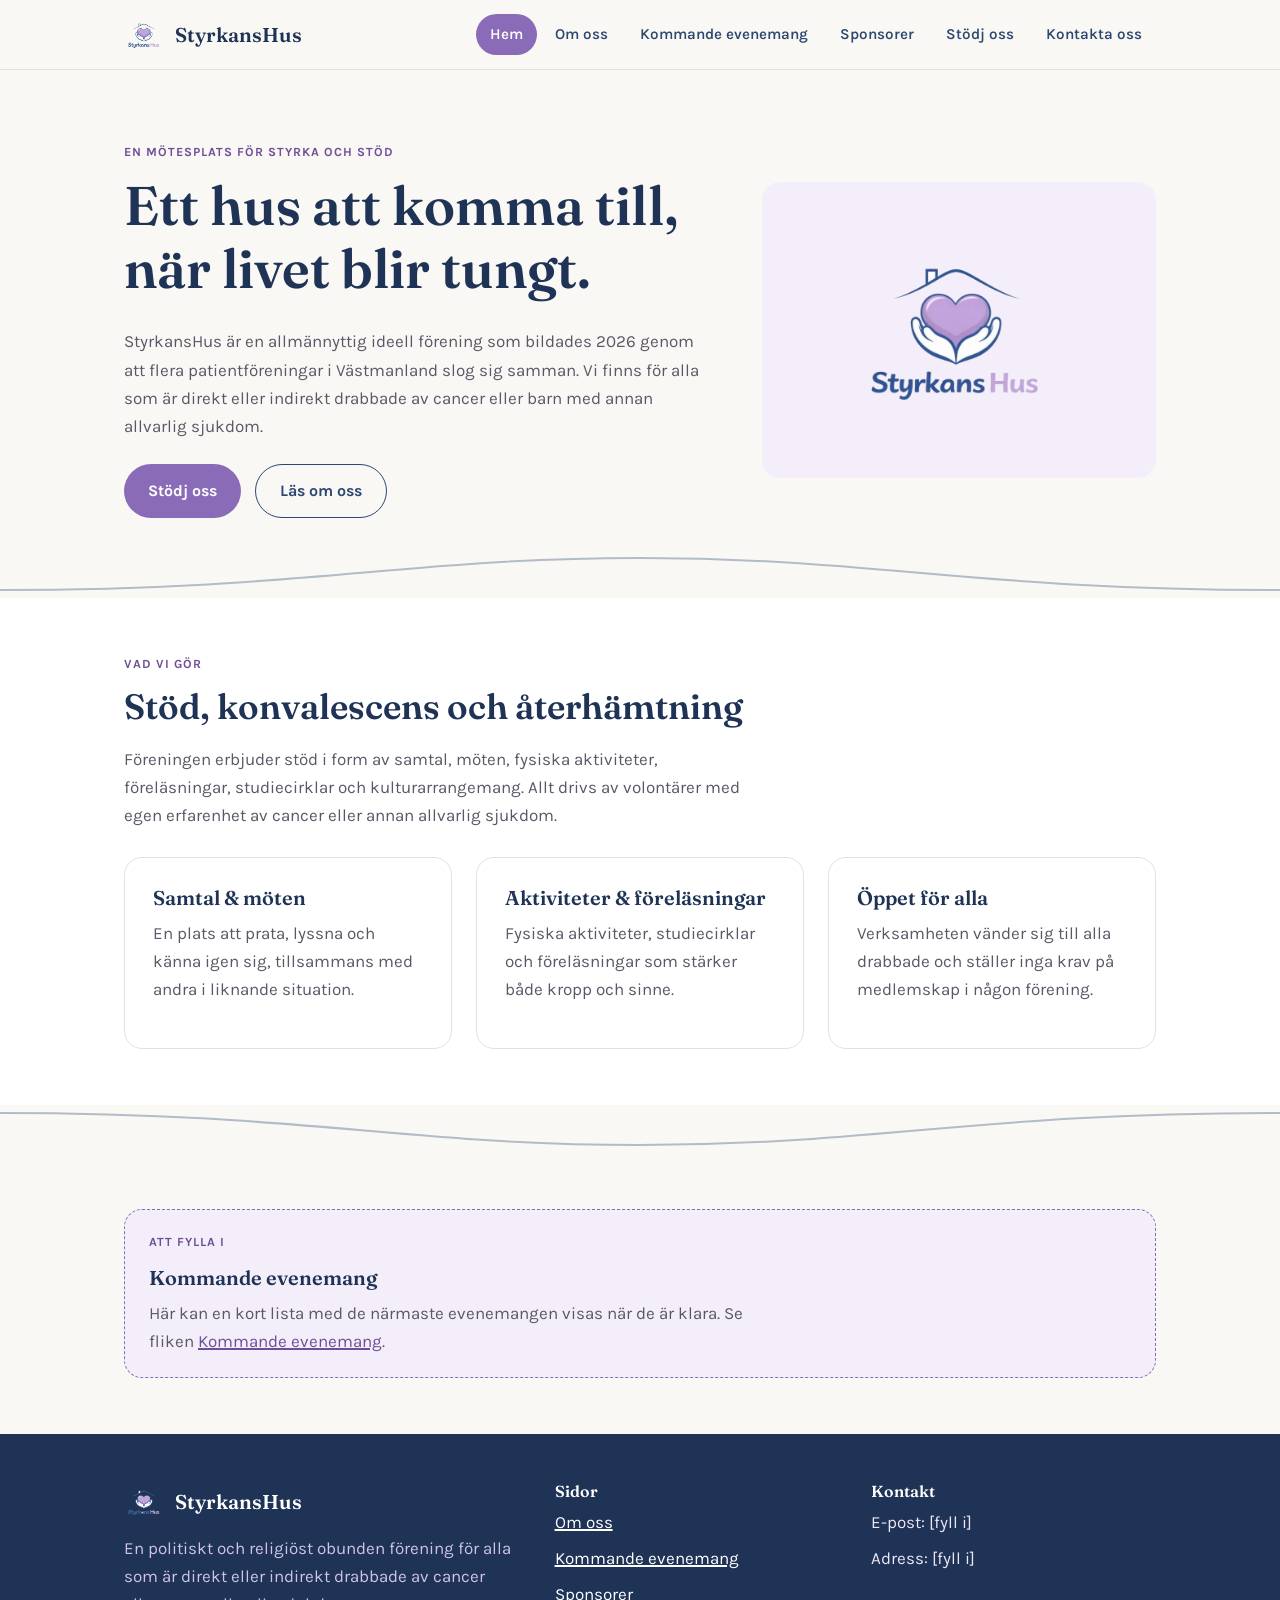
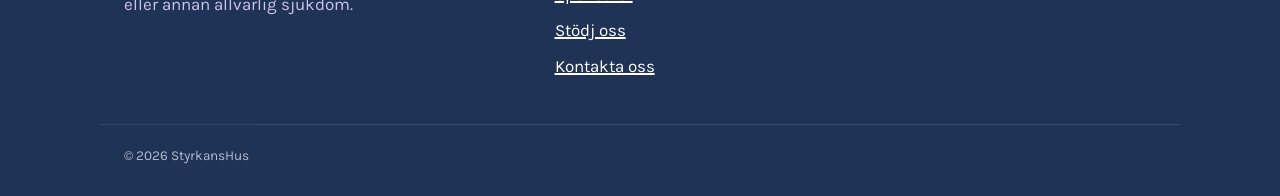
==== frontend/index.html @ 665a8720 "add website template" ====
<!DOCTYPE html>
<html lang="sv">
<head>
<meta charset="UTF-8">
<meta name="viewport" content="width=device-width, initial-scale=1.0">
<title>StyrkansHus | Hem</title>
<meta name="description" content="StyrkansHus är en mötesplats för personer och familjer som är direkt eller indirekt drabbade av cancer eller annan allvarlig sjukdom.">
<link rel="preconnect" href="https://fonts.googleapis.com">
<link href="https://fonts.googleapis.com/css2?family=Fraunces:opsz,wght@9..144,500;9..144,600&family=Karla:wght@400;500;700&display=swap" rel="stylesheet">
<link rel="stylesheet" href="css/style.css">
</head>
<body>

<header class="site-header">
  <div class="nav-row">
    <a class="brand" href="index.html">
      <img src="images/logo.png" alt="StyrkansHus logotyp">
      StyrkansHus
    </a>
    <button class="nav-toggle" aria-expanded="false" aria-label="Öppna meny">☰</button>
    <ul class="nav-links">
      <li><a href="index.html" aria-current="page">Hem</a></li>
      <li><a href="om-oss.html">Om oss</a></li>
      <li><a href="evenemang.html">Kommande evenemang</a></li>
      <li><a href="sponsorer.html">Sponsorer</a></li>
      <li><a href="stod-oss.html">Stödj oss</a></li>
      <li><a href="kontakt.html">Kontakta oss</a></li>
    </ul>
  </div>
</header>

<main>
  <section class="hero">
    <div class="wrap">
      <div>
        <p class="eyebrow">En mötesplats för styrka och stöd</p>
        <h1>Ett hus att komma till, när livet blir tungt.</h1>
        <p>StyrkansHus är en allmännyttig ideell förening som bildades 2026 genom att flera patientföreningar i Västmanland slog sig samman. Vi finns för alla som är direkt eller indirekt drabbade av cancer eller barn med annan allvarlig sjukdom.</p>
        <div style="display:flex; gap:14px; flex-wrap:wrap; margin-top: 24px;">
          <a class="button" href="stod-oss.html">Stödj oss</a>
          <a class="button secondary" href="om-oss.html">Läs om oss</a>
        </div>
      </div>
      <div class="hero-art">
        <img src="images/logo.png" alt="StyrkansHus logotyp: ett hus som håller ett hjärta">
      </div>
    </div>
  </section>

  <svg class="roofline" viewBox="0 0 1080 48" preserveAspectRatio="none" aria-hidden="true">
    <path d="M0 40 C 260 40, 340 8, 540 8 C 740 8, 820 40, 1080 40" />
  </svg>

  <section class="section-alt">
    <div class="wrap">
      <p class="eyebrow">Vad vi gör</p>
      <h2>Stöd, konvalescens och återhämtning</h2>
      <p>Föreningen erbjuder stöd i form av samtal, möten, fysiska aktiviteter, föreläsningar, studiecirklar och kulturarrangemang. Allt drivs av volontärer med egen erfarenhet av cancer eller annan allvarlig sjukdom.</p>
      <div class="grid grid-3" style="margin-top: 28px;">
        <div class="card">
          <h3>Samtal &amp; möten</h3>
          <p>En plats att prata, lyssna och känna igen sig, tillsammans med andra i liknande situation.</p>
        </div>
        <div class="card">
          <h3>Aktiviteter &amp; föreläsningar</h3>
          <p>Fysiska aktiviteter, studiecirklar och föreläsningar som stärker både kropp och sinne.</p>
        </div>
        <div class="card">
          <h3>Öppet för alla</h3>
          <p>Verksamheten vänder sig till alla drabbade och ställer inga krav på medlemskap i någon förening.</p>
        </div>
      </div>
    </div>
  </section>

  <svg class="roofline flip" viewBox="0 0 1080 48" preserveAspectRatio="none" aria-hidden="true">
    <path d="M0 40 C 260 40, 340 8, 540 8 C 740 8, 820 40, 1080 40" />
  </svg>

  <section>
    <div class="wrap">
      <div class="todo">
        <p class="eyebrow">Att fylla i</p>
        <h3 style="margin-top:6px;">Kommande evenemang</h3>
        <p style="margin-bottom:0;">Här kan en kort lista med de närmaste evenemangen visas när de är klara. Se fliken <a href="evenemang.html">Kommande evenemang</a>.</p>
      </div>
    </div>
  </section>
</main>

<footer class="site-footer">
  <div class="wrap">
    <div>
      <a class="brand" href="index.html" style="color:#fff;">
        <img src="images/logo.png" alt="StyrkansHus logotyp">
        StyrkansHus
      </a>
      <p style="color:#cfc3e8; margin-top:12px;">En politiskt och religiöst obunden förening för alla som är direkt eller indirekt drabbade av cancer eller annan allvarlig sjukdom.</p>
    </div>
    <div>
      <h3>Sidor</h3>
      <ul>
        <li><a href="om-oss.html">Om oss</a></li>
        <li><a href="evenemang.html">Kommande evenemang</a></li>
        <li><a href="sponsorer.html">Sponsorer</a></li>
        <li><a href="stod-oss.html">Stödj oss</a></li>
        <li><a href="kontakt.html">Kontakta oss</a></li>
      </ul>
    </div>
    <div>
      <h3>Kontakt</h3>
      <ul>
        <li>E-post: <span class="todo-inline">[fyll i]</span></li>
        <li>Adress: <span class="todo-inline">[fyll i]</span></li>
      </ul>
    </div>
  </div>
  <div class="wrap footer-bottom">
    &copy; 2026 StyrkansHus
  </div>
</footer>

<script src="js/main.js"></script>
</body>
</html>
---- frontend/css/style.css ----
/* ============================================================
   StyrkansHus design tokens
   Palette pulled from the logo: deep navy line-work + a soft
   lavender heart. Warm off-white paper background so the
   purple stays gentle rather than loud. This is a place for
   families going through something hard, not a brand push.
   ============================================================ */
:root {
  --color-bg: #faf8f5;
  --color-paper: #ffffff;
  --color-ink: #2b2a33;
  --color-ink-soft: #5a5866;
  --color-navy: #2c4870;
  --color-navy-deep: #1e3355;
  --color-lavender: #8a6bb8;
  --color-lavender-deep: #6d4f98;
  --color-lavender-light: #e6dcf5;
  --color-lavender-pale: #f4eefb;
  --color-line: #e6e1d8;

  --font-display: "Fraunces", "Iowan Old Style", serif;
  --font-body: "Karla", "Segoe UI", sans-serif;

  --radius: 18px;
  --max-width: 1080px;
}

* { box-sizing: border-box; }

html { scroll-behavior: smooth; }

body {
  margin: 0;
  background: var(--color-bg);
  color: var(--color-ink);
  font-family: var(--font-body);
  font-size: 17px;
  line-height: 1.65;
  -webkit-font-smoothing: antialiased;
}

img { max-width: 100%; display: block; }

a { color: var(--color-lavender-deep); text-decoration-thickness: 1.5px; }
a:focus-visible,
button:focus-visible,
input:focus-visible,
textarea:focus-visible {
  outline: 3px solid var(--color-lavender);
  outline-offset: 3px;
}

h1, h2, h3 {
  font-family: var(--font-display);
  color: var(--color-navy-deep);
  line-height: 1.15;
  margin: 0 0 0.5em;
}

h1 { font-size: clamp(2.2rem, 4vw + 1rem, 3.4rem); font-weight: 600; }
h2 { font-size: clamp(1.6rem, 2vw + 1rem, 2.2rem); font-weight: 600; }
h3 { font-size: 1.25rem; font-weight: 600; }

p { margin: 0 0 1em; color: var(--color-ink-soft); max-width: 62ch; }

.eyebrow {
  font-family: var(--font-body);
  font-weight: 700;
  letter-spacing: 0.08em;
  text-transform: uppercase;
  font-size: 0.78rem;
  color: var(--color-lavender-deep);
}

.wrap {
  max-width: var(--max-width);
  margin: 0 auto;
  padding: 0 24px;
}

/* ---------- Header / nav ---------- */
.site-header {
  position: sticky;
  top: 0;
  z-index: 50;
  background: rgba(250, 248, 245, 0.92);
  backdrop-filter: blur(8px);
  border-bottom: 1px solid var(--color-line);
}

.nav-row {
  display: flex;
  align-items: center;
  justify-content: space-between;
  padding: 14px 24px;
  max-width: var(--max-width);
  margin: 0 auto;
}

.brand {
  display: flex;
  align-items: center;
  gap: 10px;
  text-decoration: none;
  font-family: var(--font-display);
  font-weight: 600;
  font-size: 1.25rem;
  color: var(--color-navy-deep);
}

.brand img { height: 40px; width: auto; }

.nav-links {
  display: flex;
  gap: 4px;
  list-style: none;
  margin: 0;
  padding: 0;
}

.nav-links a {
  display: inline-block;
  padding: 8px 14px;
  border-radius: 999px;
  color: var(--color-navy);
  text-decoration: none;
  font-weight: 600;
  font-size: 0.95rem;
  transition: background 0.15s ease, color 0.15s ease;
}

.nav-links a:hover { background: var(--color-lavender-pale); }

.nav-links a[aria-current="page"] {
  background: var(--color-lavender);
  color: #fff;
}

.nav-toggle {
  display: none;
  background: none;
  border: 1px solid var(--color-line);
  border-radius: 10px;
  padding: 8px 10px;
  font-size: 1.1rem;
}

@media (max-width: 780px) {
  .nav-toggle { display: inline-block; }
  .nav-links {
    display: none;
    flex-direction: column;
    width: 100%;
    padding: 10px 0 6px;
  }
  .nav-links.open { display: flex; }
  .nav-row { flex-wrap: wrap; }
}

/* ---------- Roofline divider (the signature element) ---------- */
.roofline {
  width: 100%;
  height: 48px;
  display: block;
}
.roofline path {
  fill: none;
  stroke: var(--color-navy);
  stroke-width: 2;
  opacity: 0.35;
}
.roofline.flip { transform: scaleY(-1); }

/* ---------- Hero ---------- */
.hero {
  padding: 72px 0 32px;
}
.hero .wrap {
  display: grid;
  grid-template-columns: 1.2fr 0.8fr;
  gap: 48px;
  align-items: center;
}
@media (max-width: 860px) {
  .hero .wrap { grid-template-columns: 1fr; }
}
.hero-art {
  background: var(--color-lavender-pale);
  border-radius: var(--radius);
  padding: 40px;
  display: flex;
  align-items: center;
  justify-content: center;
}
.hero-art img { max-width: 220px; }

.button {
  display: inline-flex;
  align-items: center;
  gap: 8px;
  background: var(--color-lavender);
  color: #fff !important;
  border: none;
  padding: 13px 24px;
  border-radius: 999px;
  font-family: var(--font-body);
  font-weight: 700;
  font-size: 1rem;
  text-decoration: none !important;
  cursor: pointer;
  transition: background 0.15s ease, transform 0.1s ease;
}
.button:hover { background: var(--color-lavender-deep); transform: translateY(-1px); }

.button.secondary {
  background: transparent;
  color: var(--color-navy) !important;
  border: 1.5px solid var(--color-navy);
}
.button.secondary:hover { background: var(--color-navy); color: #fff !important; }

/* ---------- Sections ---------- */
section { padding: 56px 0; }
.section-alt { background: var(--color-paper); }

.card {
  background: var(--color-paper);
  border: 1px solid var(--color-line);
  border-radius: var(--radius);
  padding: 28px;
}

.grid {
  display: grid;
  gap: 24px;
}
.grid-2 { grid-template-columns: repeat(2, 1fr); }
.grid-3 { grid-template-columns: repeat(3, 1fr); }
@media (max-width: 780px) {
  .grid-2, .grid-3 { grid-template-columns: 1fr; }
}

/* Board members */
.board-member {
  display: flex;
  gap: 14px;
  align-items: flex-start;
  padding: 16px 0;
  border-bottom: 1px solid var(--color-line);
}
.board-member:last-child { border-bottom: none; }
.board-initial {
  flex-shrink: 0;
  width: 46px;
  height: 46px;
  border-radius: 50%;
  background: var(--color-lavender-light);
  color: var(--color-lavender-deep);
  font-family: var(--font-display);
  font-weight: 600;
  display: flex;
  align-items: center;
  justify-content: center;
}
.board-member .role {
  font-size: 0.85rem;
  color: var(--color-lavender-deep);
  font-weight: 700;
  text-transform: uppercase;
  letter-spacing: 0.04em;
}

/* Placeholder / TODO content blocks so David's contact knows
   exactly what still needs filling in */
.todo {
  border: 1.5px dashed var(--color-lavender);
  background: var(--color-lavender-pale);
  border-radius: var(--radius);
  padding: 22px 24px;
}
.todo .eyebrow { color: var(--color-lavender-deep); }

/* ---------- Footer ---------- */
.site-footer {
  background: var(--color-navy-deep);
  color: #eee7f7;
  padding: 48px 0 28px;
}
.site-footer a { color: #fff; }
.site-footer .wrap {
  display: grid;
  grid-template-columns: 1.4fr 1fr 1fr;
  gap: 32px;
}
@media (max-width: 780px) {
  .site-footer .wrap { grid-template-columns: 1fr; }
}
.site-footer h3 { color: #fff; font-size: 1rem; }
.site-footer ul { list-style: none; margin: 0; padding: 0; }
.site-footer li { margin-bottom: 8px; }
.footer-bottom {
  margin-top: 36px;
  padding-top: 20px;
  border-top: 1px solid rgba(255,255,255,0.15);
  font-size: 0.85rem;
  opacity: 0.75;
}

/* ---------- Forms (Stödj oss / Kontakta oss) ---------- */
label {
  display: block;
  font-weight: 700;
  font-size: 0.9rem;
  margin-bottom: 6px;
  color: var(--color-navy-deep);
}
input, textarea {
  width: 100%;
  padding: 12px 14px;
  border: 1.5px solid var(--color-line);
  border-radius: 10px;
  font-family: var(--font-body);
  font-size: 1rem;
  margin-bottom: 18px;
  background: var(--color-paper);
}
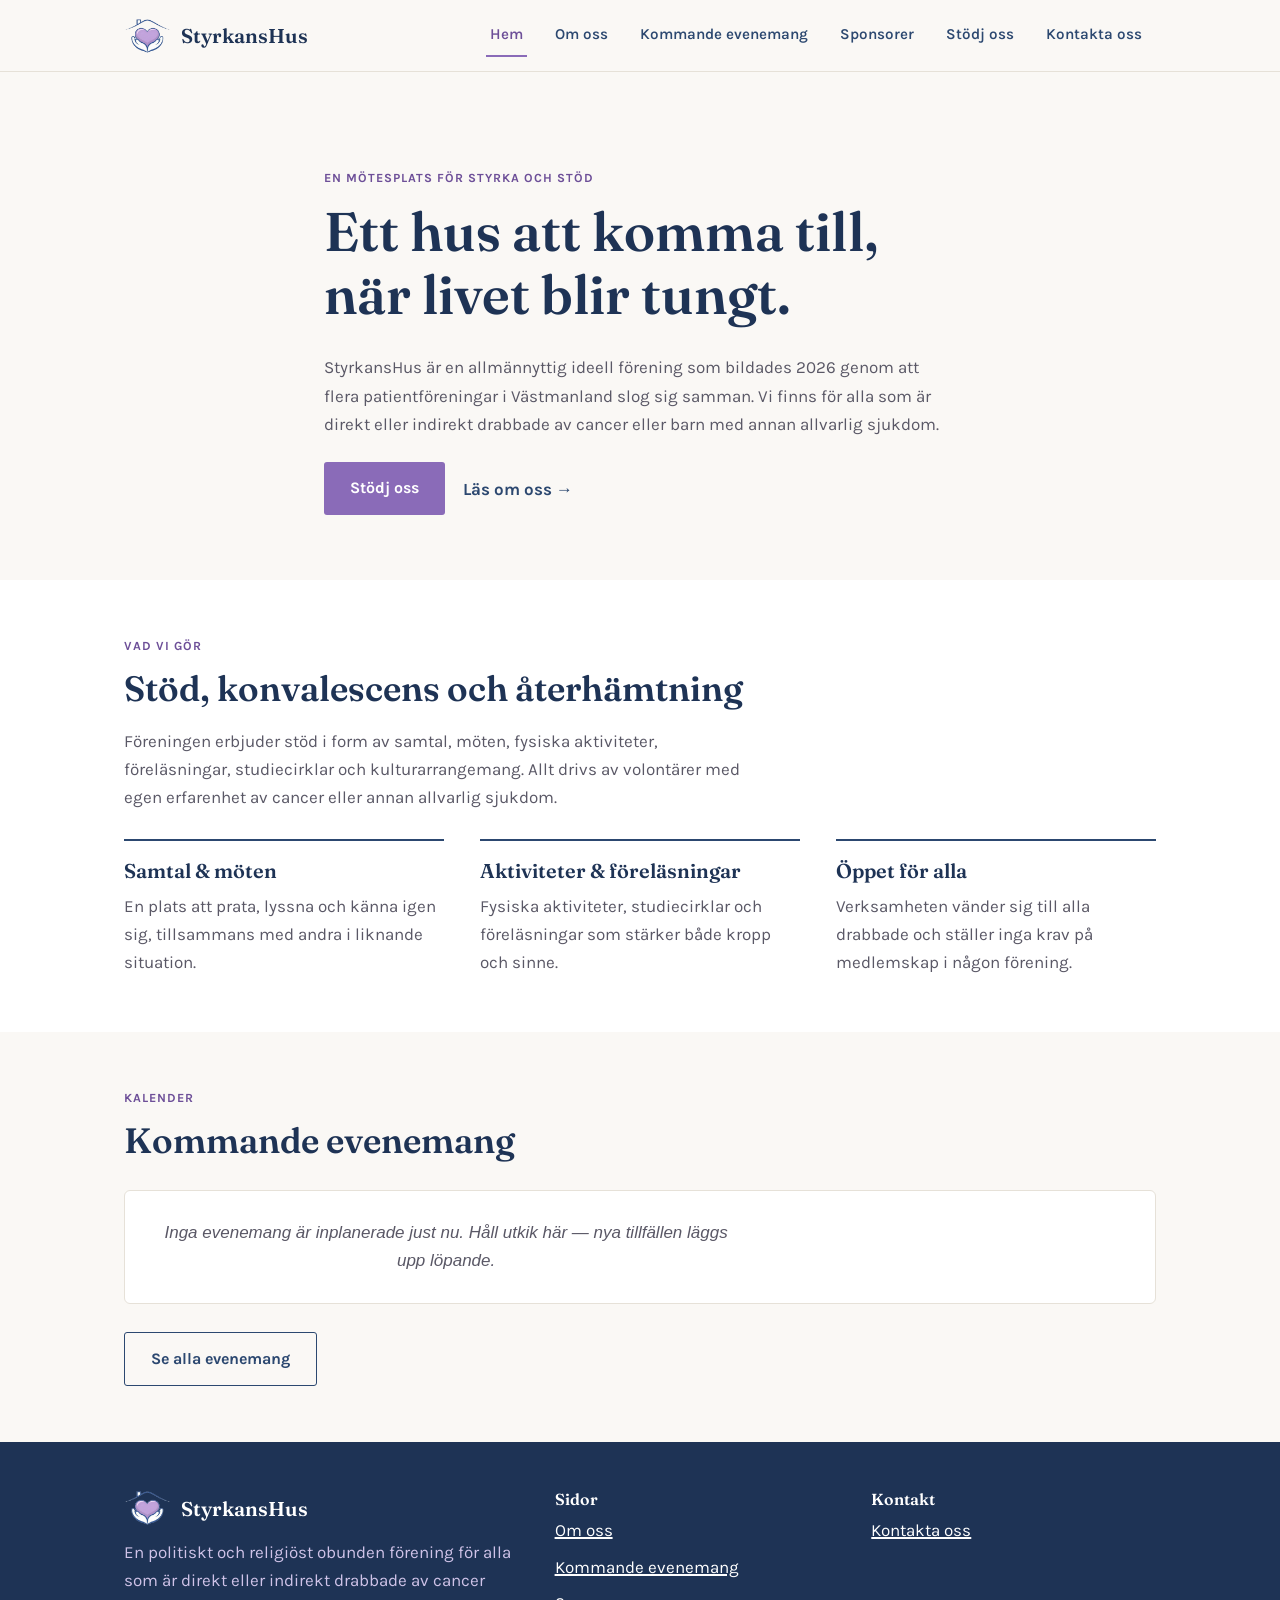
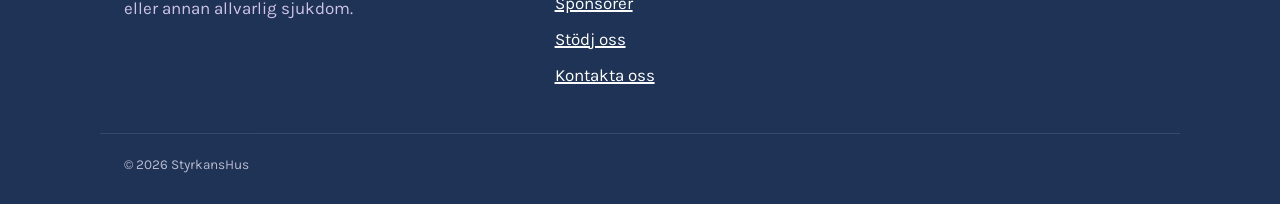
==== commit 647eaf7e: "update website" ====
--- a/frontend/index.html
+++ b/frontend/index.html
@@ -7,6 +7,7 @@
 <meta name="description" content="StyrkansHus är en mötesplats för personer och familjer som är direkt eller indirekt drabbade av cancer eller annan allvarlig sjukdom.">
 <link rel="preconnect" href="https://fonts.googleapis.com">
 <link href="https://fonts.googleapis.com/css2?family=Fraunces:opsz,wght@9..144,500;9..144,600&family=Karla:wght@400;500;700&display=swap" rel="stylesheet">
+<link rel="icon" type="image/png" href="images/favicon.png">
 <link rel="stylesheet" href="css/style.css">
 </head>
 <body>
@@ -14,7 +15,7 @@
 <header class="site-header">
   <div class="nav-row">
     <a class="brand" href="index.html">
-      <img src="images/logo.png" alt="StyrkansHus logotyp">
+      <img src="images/logo-icon.png" alt="StyrkansHus logotyp" class="brand-mark">
       StyrkansHus
     </a>
     <button class="nav-toggle" aria-expanded="false" aria-label="Öppna meny">☰</button>
@@ -31,41 +32,32 @@
 
 <main>
   <section class="hero">
-    <div class="wrap">
-      <div>
-        <p class="eyebrow">En mötesplats för styrka och stöd</p>
-        <h1>Ett hus att komma till, när livet blir tungt.</h1>
-        <p>StyrkansHus är en allmännyttig ideell förening som bildades 2026 genom att flera patientföreningar i Västmanland slog sig samman. Vi finns för alla som är direkt eller indirekt drabbade av cancer eller barn med annan allvarlig sjukdom.</p>
-        <div style="display:flex; gap:14px; flex-wrap:wrap; margin-top: 24px;">
-          <a class="button" href="stod-oss.html">Stödj oss</a>
-          <a class="button secondary" href="om-oss.html">Läs om oss</a>
-        </div>
-      </div>
-      <div class="hero-art">
-        <img src="images/logo.png" alt="StyrkansHus logotyp: ett hus som håller ett hjärta">
+    <div class="wrap hero-content">
+      <p class="eyebrow">En mötesplats för styrka och stöd</p>
+      <h1>Ett hus att komma till, när livet blir tungt.</h1>
+      <p>StyrkansHus är en allmännyttig ideell förening som bildades 2026 genom att flera patientföreningar i Västmanland slog sig samman. Vi finns för alla som är direkt eller indirekt drabbade av cancer eller barn med annan allvarlig sjukdom.</p>
+      <div class="hero-actions">
+        <a class="button" href="stod-oss.html">Stödj oss</a>
+        <a class="hero-link" href="om-oss.html">Läs om oss →</a>
       </div>
     </div>
   </section>
-
-  <svg class="roofline" viewBox="0 0 1080 48" preserveAspectRatio="none" aria-hidden="true">
-    <path d="M0 40 C 260 40, 340 8, 540 8 C 740 8, 820 40, 1080 40" />
-  </svg>
 
   <section class="section-alt">
     <div class="wrap">
       <p class="eyebrow">Vad vi gör</p>
       <h2>Stöd, konvalescens och återhämtning</h2>
       <p>Föreningen erbjuder stöd i form av samtal, möten, fysiska aktiviteter, föreläsningar, studiecirklar och kulturarrangemang. Allt drivs av volontärer med egen erfarenhet av cancer eller annan allvarlig sjukdom.</p>
-      <div class="grid grid-3" style="margin-top: 28px;">
-        <div class="card">
+      <div class="feature-list mt-lg">
+        <div class="feature-item">
           <h3>Samtal &amp; möten</h3>
           <p>En plats att prata, lyssna och känna igen sig, tillsammans med andra i liknande situation.</p>
         </div>
-        <div class="card">
+        <div class="feature-item">
           <h3>Aktiviteter &amp; föreläsningar</h3>
           <p>Fysiska aktiviteter, studiecirklar och föreläsningar som stärker både kropp och sinne.</p>
         </div>
-        <div class="card">
+        <div class="feature-item">
           <h3>Öppet för alla</h3>
           <p>Verksamheten vänder sig till alla drabbade och ställer inga krav på medlemskap i någon förening.</p>
         </div>
@@ -73,16 +65,15 @@
     </div>
   </section>
 
-  <svg class="roofline flip" viewBox="0 0 1080 48" preserveAspectRatio="none" aria-hidden="true">
-    <path d="M0 40 C 260 40, 340 8, 540 8 C 740 8, 820 40, 1080 40" />
-  </svg>
-
   <section>
     <div class="wrap">
-      <div class="todo">
-        <p class="eyebrow">Att fylla i</p>
-        <h3 style="margin-top:6px;">Kommande evenemang</h3>
-        <p style="margin-bottom:0;">Här kan en kort lista med de närmaste evenemangen visas när de är klara. Se fliken <a href="evenemang.html">Kommande evenemang</a>.</p>
+      <p class="eyebrow">Kalender</p>
+      <h2>Kommande evenemang</h2>
+      <div id="events-preview" class="grid grid-3 mt-lg">
+        <p class="empty-state">Laddar evenemang…</p>
+      </div>
+      <div class="mt-lg">
+        <a class="button secondary" href="evenemang.html">Se alla evenemang</a>
       </div>
     </div>
   </section>
@@ -91,11 +82,11 @@
 <footer class="site-footer">
   <div class="wrap">
     <div>
-      <a class="brand" href="index.html" style="color:#fff;">
-        <img src="images/logo.png" alt="StyrkansHus logotyp">
+      <a class="brand" href="index.html">
+        <img src="images/logo-icon.png" alt="StyrkansHus logotyp" class="brand-mark">
         StyrkansHus
       </a>
-      <p style="color:#cfc3e8; margin-top:12px;">En politiskt och religiöst obunden förening för alla som är direkt eller indirekt drabbade av cancer eller annan allvarlig sjukdom.</p>
+      <p class="tagline">En politiskt och religiöst obunden förening för alla som är direkt eller indirekt drabbade av cancer eller annan allvarlig sjukdom.</p>
     </div>
     <div>
       <h3>Sidor</h3>
@@ -110,8 +101,7 @@
     <div>
       <h3>Kontakt</h3>
       <ul>
-        <li>E-post: <span class="todo-inline">[fyll i]</span></li>
-        <li>Adress: <span class="todo-inline">[fyll i]</span></li>
+        <li><a href="kontakt.html">Kontakta oss</a></li>
       </ul>
     </div>
   </div>
@@ -120,6 +110,7 @@
   </div>
 </footer>
 
+<script src="js/config.js"></script>
 <script src="js/main.js"></script>
 </body>
 </html>
--- a/frontend/css/style.css
+++ b/frontend/css/style.css
@@ -21,7 +21,8 @@
   --font-display: "Fraunces", "Iowan Old Style", serif;
   --font-body: "Karla", "Segoe UI", sans-serif;
 
-  --radius: 18px;
+  --radius: 6px;
+  --radius-sm: 3px;
   --max-width: 1080px;
 }
 
@@ -108,7 +109,7 @@
   color: var(--color-navy-deep);
 }
 
-.brand img { height: 40px; width: auto; }
+.brand-mark { height: 36px; width: auto; }
 
 .nav-links {
   display: flex;
@@ -120,27 +121,28 @@
 
 .nav-links a {
   display: inline-block;
-  padding: 8px 14px;
-  border-radius: 999px;
+  padding: 8px 4px;
+  margin: 0 10px;
   color: var(--color-navy);
   text-decoration: none;
   font-weight: 600;
   font-size: 0.95rem;
-  transition: background 0.15s ease, color 0.15s ease;
-}
-
-.nav-links a:hover { background: var(--color-lavender-pale); }
+  border-bottom: 2px solid transparent;
+  transition: border-color 0.15s ease, color 0.15s ease;
+}
+
+.nav-links a:hover { border-bottom-color: var(--color-line); }
 
 .nav-links a[aria-current="page"] {
-  background: var(--color-lavender);
-  color: #fff;
+  color: var(--color-lavender-deep);
+  border-bottom-color: var(--color-lavender);
 }
 
 .nav-toggle {
   display: none;
   background: none;
   border: 1px solid var(--color-line);
-  border-radius: 10px;
+  border-radius: var(--radius-sm);
   padding: 8px 10px;
   font-size: 1.1rem;
 }
@@ -157,42 +159,20 @@
   .nav-row { flex-wrap: wrap; }
 }
 
-/* ---------- Roofline divider (the signature element) ---------- */
-.roofline {
-  width: 100%;
-  height: 48px;
-  display: block;
-}
-.roofline path {
-  fill: none;
-  stroke: var(--color-navy);
-  stroke-width: 2;
-  opacity: 0.35;
-}
-.roofline.flip { transform: scaleY(-1); }
-
 /* ---------- Hero ---------- */
-.hero {
-  padding: 72px 0 32px;
-}
-.hero .wrap {
-  display: grid;
-  grid-template-columns: 1.2fr 0.8fr;
-  gap: 48px;
-  align-items: center;
-}
-@media (max-width: 860px) {
-  .hero .wrap { grid-template-columns: 1fr; }
-}
-.hero-art {
-  background: var(--color-lavender-pale);
-  border-radius: var(--radius);
-  padding: 40px;
-  display: flex;
-  align-items: center;
-  justify-content: center;
-}
-.hero-art img { max-width: 220px; }
+.hero { padding: 96px 0 64px; }
+.hero-content { max-width: 680px; }
+
+.hero-link {
+  display: inline-flex;
+  align-items: center;
+  gap: 6px;
+  padding: 13px 4px;
+  color: var(--color-navy);
+  font-weight: 700;
+  text-decoration: none;
+}
+.hero-link:hover { color: var(--color-lavender-deep); }
 
 .button {
   display: inline-flex;
@@ -201,16 +181,16 @@
   background: var(--color-lavender);
   color: #fff !important;
   border: none;
-  padding: 13px 24px;
-  border-radius: 999px;
+  padding: 13px 26px;
+  border-radius: var(--radius-sm);
   font-family: var(--font-body);
   font-weight: 700;
   font-size: 1rem;
   text-decoration: none !important;
   cursor: pointer;
-  transition: background 0.15s ease, transform 0.1s ease;
-}
-.button:hover { background: var(--color-lavender-deep); transform: translateY(-1px); }
+  transition: background 0.15s ease;
+}
+.button:hover { background: var(--color-lavender-deep); }
 
 .button.secondary {
   background: transparent;
@@ -235,9 +215,23 @@
   gap: 24px;
 }
 .grid-2 { grid-template-columns: repeat(2, 1fr); }
+.grid-align-top { align-items: start; }
 .grid-3 { grid-template-columns: repeat(3, 1fr); }
 @media (max-width: 780px) {
   .grid-2, .grid-3 { grid-template-columns: 1fr; }
+}
+
+/* Editorial alternative to a boxed card grid — a thin rule instead of a
+   bordered/shadowed card. Used for plain informational content. */
+.feature-list {
+  display: grid;
+  grid-template-columns: repeat(3, 1fr);
+  gap: 36px;
+}
+.feature-item { border-top: 2px solid var(--color-navy); padding-top: 18px; }
+.feature-item p { margin-bottom: 0; }
+@media (max-width: 780px) {
+  .feature-list { grid-template-columns: 1fr; }
 }
 
 /* Board members */
@@ -269,16 +263,39 @@
   text-transform: uppercase;
   letter-spacing: 0.04em;
 }
-
-/* Placeholder / TODO content blocks so David's contact knows
-   exactly what still needs filling in */
-.todo {
-  border: 1.5px dashed var(--color-lavender);
-  background: var(--color-lavender-pale);
-  border-radius: var(--radius);
-  padding: 22px 24px;
-}
-.todo .eyebrow { color: var(--color-lavender-deep); }
+.board-photo {
+  flex-shrink: 0;
+  width: 46px;
+  height: 46px;
+  border-radius: 50%;
+  object-fit: cover;
+}
+
+/* Sponsor logos — a plain strip, like an "as seen in" row, not a card grid */
+.sponsor-strip {
+  display: flex;
+  flex-wrap: wrap;
+  align-items: center;
+  gap: 36px 44px;
+}
+.sponsor-strip a { display: inline-flex; align-items: center; }
+.sponsor-strip img { max-height: 56px; width: auto; }
+
+.empty-state {
+  grid-column: 1 / -1;
+  text-align: center;
+}
+.empty-state p { color: var(--color-ink-soft); font-style: italic; margin: 0; }
+
+/* ---------- Layout utilities ---------- */
+.page-hero { padding-top: 56px; }
+.hero-actions { display: flex; align-items: center; gap: 14px; flex-wrap: wrap; margin-top: 24px; }
+.text-center { text-align: center; }
+.wrap-narrow { max-width: 640px; margin: 0 auto; }
+.wrap-narrow p { margin-left: auto; margin-right: auto; }
+.mt-sm { margin-top: 12px; }
+.mt-md { margin-top: 20px; }
+.mt-lg { margin-top: 28px; }
 
 /* ---------- Footer ---------- */
 .site-footer {
@@ -287,6 +304,8 @@
   padding: 48px 0 28px;
 }
 .site-footer a { color: #fff; }
+.site-footer .brand { color: #fff; }
+.site-footer .tagline { color: #cfc3e8; margin-top: 12px; }
 .site-footer .wrap {
   display: grid;
   grid-template-columns: 1.4fr 1fr 1fr;
@@ -318,9 +337,97 @@
   width: 100%;
   padding: 12px 14px;
   border: 1.5px solid var(--color-line);
-  border-radius: 10px;
+  border-radius: var(--radius-sm);
   font-family: var(--font-body);
   font-size: 1rem;
   margin-bottom: 18px;
   background: var(--color-paper);
 }
+
+/* ---------- Admin (events editor) ---------- */
+.admin-shell {
+  min-height: 100vh;
+  display: flex;
+  align-items: center;
+  justify-content: center;
+  padding: 40px 24px;
+}
+.admin-card { width: 100%; max-width: 480px; }
+.admin-editor { width: 100%; max-width: 760px; margin: 0 auto; padding: 40px 24px; }
+.admin-topbar {
+  display: flex;
+  align-items: center;
+  justify-content: space-between;
+  gap: 16px;
+  margin-bottom: 28px;
+  flex-wrap: wrap;
+}
+.admin-user { color: var(--color-ink-soft); font-size: 0.95rem; }
+.event-row {
+  border: 1px solid var(--color-line);
+  border-radius: var(--radius);
+  padding: 20px;
+  margin-bottom: 16px;
+  background: var(--color-paper);
+}
+.event-row-head {
+  display: flex;
+  justify-content: space-between;
+  align-items: center;
+  margin-bottom: 12px;
+}
+.event-row-head span {
+  font-weight: 700;
+  font-size: 0.85rem;
+  text-transform: uppercase;
+  letter-spacing: 0.04em;
+  color: var(--color-lavender-deep);
+}
+.admin-tabs {
+  display: flex;
+  gap: 4px;
+  flex-wrap: wrap;
+  border-bottom: 1px solid var(--color-line);
+}
+.tab-button {
+  background: none;
+  border: none;
+  padding: 10px 4px;
+  margin-right: 20px;
+  font-family: var(--font-body);
+  font-weight: 700;
+  font-size: 0.95rem;
+  color: var(--color-ink-soft);
+  cursor: pointer;
+  border-bottom: 2px solid transparent;
+}
+.tab-button.active { color: var(--color-lavender-deep); border-bottom-color: var(--color-lavender); }
+
+.image-field { display: flex; gap: 14px; align-items: flex-start; margin-bottom: 18px; }
+.image-thumb {
+  width: 64px;
+  height: 64px;
+  flex-shrink: 0;
+  border: 1px solid var(--color-line);
+  border-radius: var(--radius-sm);
+  background: var(--color-lavender-pale);
+  overflow: hidden;
+}
+.image-thumb img { width: 100%; height: 100%; object-fit: cover; }
+.upload-status { font-size: 0.85rem; color: var(--color-ink-soft); margin: 6px 0 0; }
+
+.link-button {
+  background: none;
+  border: none;
+  color: var(--color-lavender-deep);
+  font-weight: 700;
+  font-size: 0.85rem;
+  cursor: pointer;
+  padding: 0;
+  text-decoration: underline;
+}
+.button.small { padding: 9px 18px; font-size: 0.9rem; }
+.button[disabled] { opacity: 0.6; cursor: not-allowed; transform: none !important; }
+#admin-status { min-height: 1.4em; }
+#admin-status.error { color: #a3312f; }
+#admin-status.success { color: #2c6e49; }
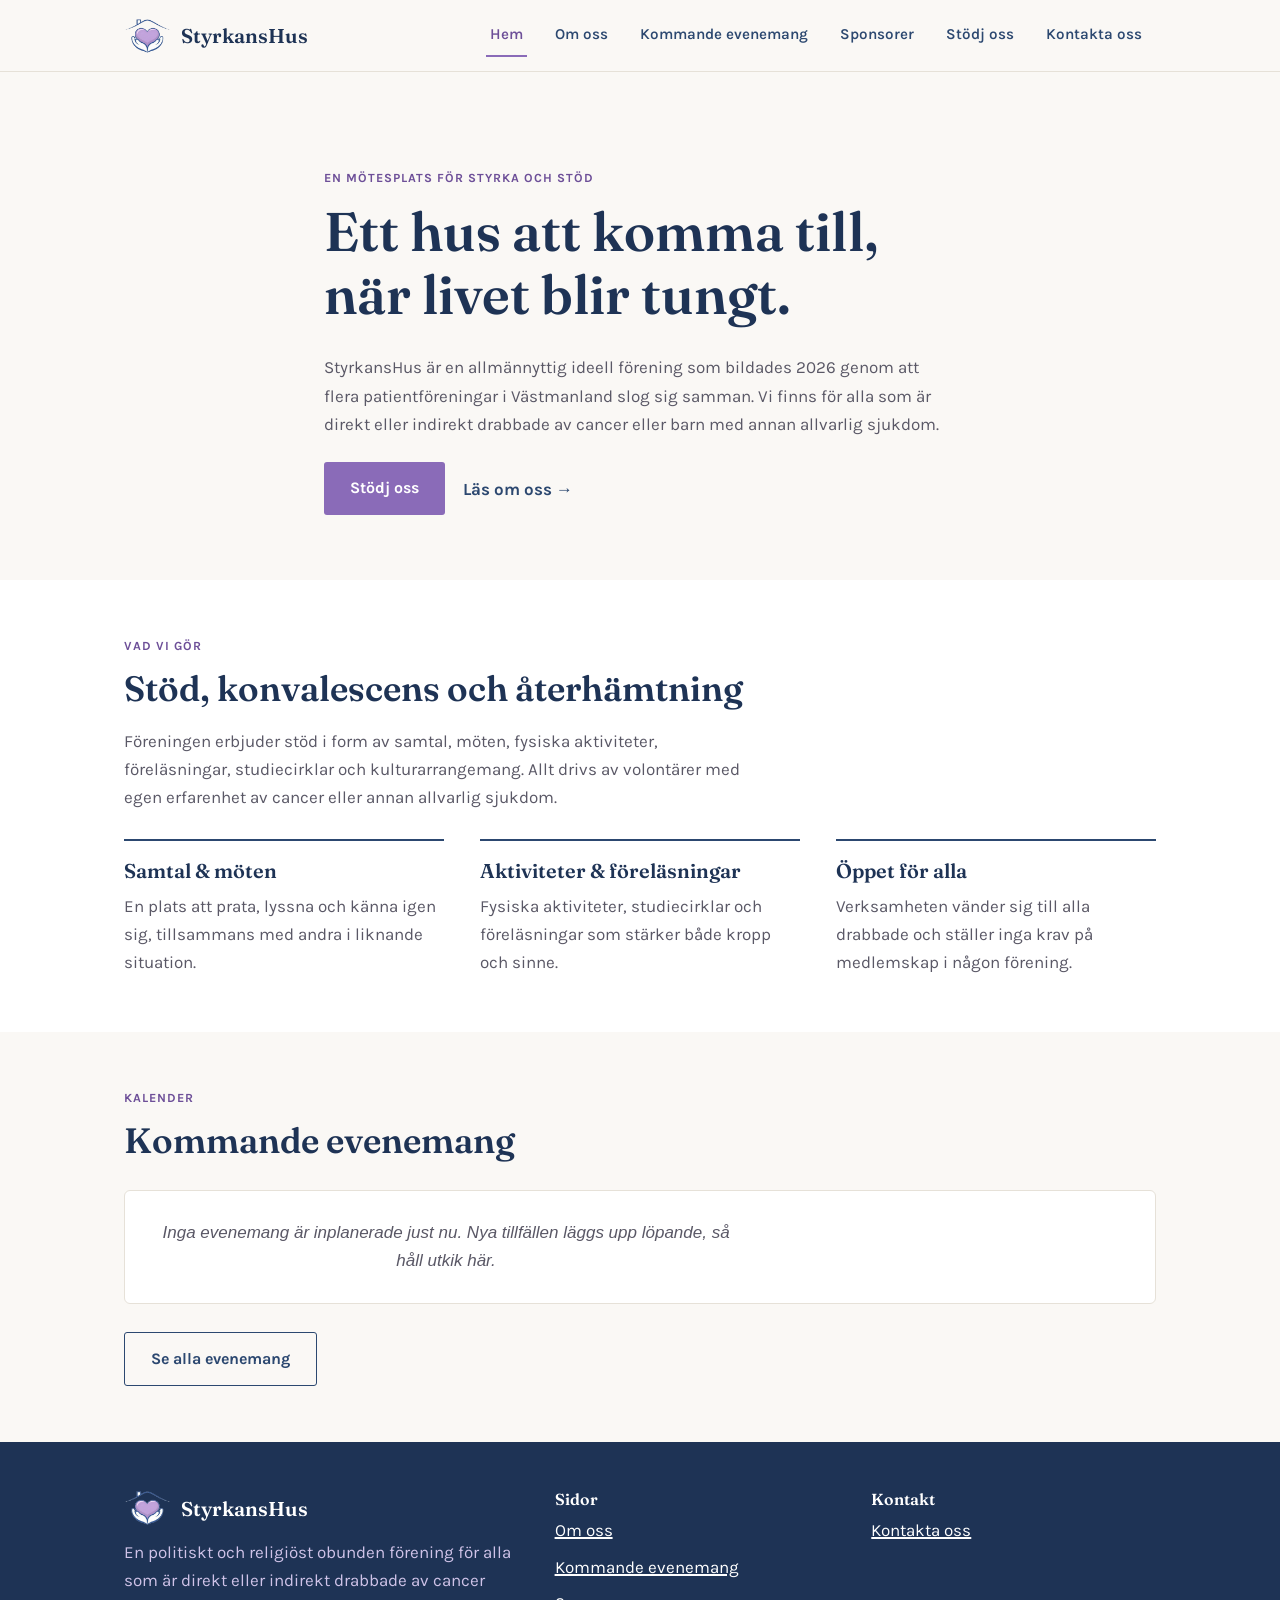
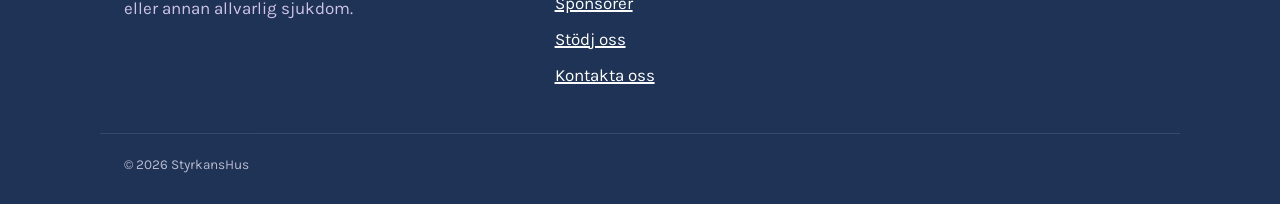
==== commit 30b6f051: "add preview and itemized lists to event editing view" ====
--- a/frontend/index.html
+++ b/frontend/index.html
@@ -111,6 +111,7 @@
 </footer>
 
 <script src="js/config.js"></script>
+<script src="js/richtext.js"></script>
 <script src="js/main.js"></script>
 </body>
 </html>
--- a/frontend/css/style.css
+++ b/frontend/css/style.css
@@ -7,6 +7,7 @@
    ============================================================ */
 :root {
   --color-bg: #faf8f5;
+  --color-bg-rgb: 250, 248, 245; /* same value as --color-bg, for use in rgba() */
   --color-paper: #ffffff;
   --color-ink: #2b2a33;
   --color-ink-soft: #5a5866;
@@ -17,6 +18,10 @@
   --color-lavender-light: #e6dcf5;
   --color-lavender-pale: #f4eefb;
   --color-line: #e6e1d8;
+  --color-footer-ink: #eee7f7;
+  --color-footer-tagline: #cfc3e8;
+  --color-error: #a3312f;
+  --color-success: #2c6e49;
 
   --font-display: "Fraunces", "Iowan Old Style", serif;
   --font-body: "Karla", "Segoe UI", sans-serif;
@@ -64,6 +69,12 @@
 
 p { margin: 0 0 1em; color: var(--color-ink-soft); max-width: 62ch; }
 
+/* A div, not a p: event descriptions can contain a <ul> from renderRichText,
+   and a <p> isn't allowed to contain block-level content. */
+.event-description { margin: 0 0 1em; color: var(--color-ink-soft); max-width: 62ch; }
+.event-description ul { margin: 0.5em 0; padding-left: 1.3em; }
+.event-description :last-child { margin-bottom: 0; }
+
 .eyebrow {
   font-family: var(--font-body);
   font-weight: 700;
@@ -84,7 +95,7 @@
   position: sticky;
   top: 0;
   z-index: 50;
-  background: rgba(250, 248, 245, 0.92);
+  background: rgba(var(--color-bg-rgb), 0.92);
   backdrop-filter: blur(8px);
   border-bottom: 1px solid var(--color-line);
 }
@@ -147,7 +158,11 @@
   font-size: 1.1rem;
 }
 
-@media (max-width: 780px) {
+/* Six links plus the wordmark stop fitting on one row well before 780px
+   (closer to ~900px with "Kommande evenemang" in the mix), so switch to
+   the hamburger menu early enough that the row never has to overflow or
+   wrap mid-line. */
+@media (max-width: 960px) {
   .nav-toggle { display: inline-block; }
   .nav-links {
     display: none;
@@ -179,7 +194,7 @@
   align-items: center;
   gap: 8px;
   background: var(--color-lavender);
-  color: #fff !important;
+  color: var(--color-paper) !important;
   border: none;
   padding: 13px 26px;
   border-radius: var(--radius-sm);
@@ -197,7 +212,7 @@
   color: var(--color-navy) !important;
   border: 1.5px solid var(--color-navy);
 }
-.button.secondary:hover { background: var(--color-navy); color: #fff !important; }
+.button.secondary:hover { background: var(--color-navy); color: var(--color-paper) !important; }
 
 /* ---------- Sections ---------- */
 section { padding: 56px 0; }
@@ -221,7 +236,7 @@
   .grid-2, .grid-3 { grid-template-columns: 1fr; }
 }
 
-/* Editorial alternative to a boxed card grid — a thin rule instead of a
+/* Editorial alternative to a boxed card grid: a thin rule instead of a
    bordered/shadowed card. Used for plain informational content. */
 .feature-list {
   display: grid;
@@ -245,13 +260,14 @@
 .board-member:last-child { border-bottom: none; }
 .board-initial {
   flex-shrink: 0;
-  width: 46px;
-  height: 46px;
+  width: 84px;
+  height: 84px;
   border-radius: 50%;
   background: var(--color-lavender-light);
   color: var(--color-lavender-deep);
   font-family: var(--font-display);
   font-weight: 600;
+  font-size: 1.6rem;
   display: flex;
   align-items: center;
   justify-content: center;
@@ -265,13 +281,20 @@
 }
 .board-photo {
   flex-shrink: 0;
-  width: 46px;
-  height: 46px;
+  width: 84px;
+  height: 84px;
   border-radius: 50%;
+  overflow: hidden;
+  background: var(--color-lavender-pale);
+}
+.board-photo img {
+  width: 100%;
+  height: 100%;
   object-fit: cover;
-}
-
-/* Sponsor logos — a plain strip, like an "as seen in" row, not a card grid */
+  display: block;
+}
+
+/* Sponsor logos: a plain strip, like an "as seen in" row, not a card grid */
 .sponsor-strip {
   display: flex;
   flex-wrap: wrap;
@@ -300,12 +323,12 @@
 /* ---------- Footer ---------- */
 .site-footer {
   background: var(--color-navy-deep);
-  color: #eee7f7;
+  color: var(--color-footer-ink);
   padding: 48px 0 28px;
 }
-.site-footer a { color: #fff; }
-.site-footer .brand { color: #fff; }
-.site-footer .tagline { color: #cfc3e8; margin-top: 12px; }
+.site-footer a { color: var(--color-paper); }
+.site-footer .brand { color: var(--color-paper); }
+.site-footer .tagline { color: var(--color-footer-tagline); margin-top: 12px; }
 .site-footer .wrap {
   display: grid;
   grid-template-columns: 1.4fr 1fr 1fr;
@@ -314,7 +337,7 @@
 @media (max-width: 780px) {
   .site-footer .wrap { grid-template-columns: 1fr; }
 }
-.site-footer h3 { color: #fff; font-size: 1rem; }
+.site-footer h3 { color: var(--color-paper); font-size: 1rem; }
 .site-footer ul { list-style: none; margin: 0; padding: 0; }
 .site-footer li { margin-bottom: 8px; }
 .footer-bottom {
@@ -416,6 +439,68 @@
 .image-thumb img { width: 100%; height: 100%; object-fit: cover; }
 .upload-status { font-size: 0.85rem; color: var(--color-ink-soft); margin: 6px 0 0; }
 
+.crop-field { display: flex; gap: 18px; align-items: flex-start; margin-bottom: 18px; flex-wrap: wrap; }
+.crop-frame {
+  width: 140px;
+  height: 140px;
+  flex-shrink: 0;
+  border: 1px solid var(--color-line);
+  border-radius: 50%;
+  background: var(--color-lavender-pale);
+  overflow: hidden;
+  cursor: grab;
+  touch-action: none;
+}
+.crop-frame.dragging { cursor: grabbing; }
+.crop-frame img {
+  width: 100%;
+  height: 100%;
+  object-fit: cover;
+  user-select: none;
+  -webkit-user-drag: none;
+}
+.crop-controls { flex: 1; min-width: 180px; }
+.crop-controls input[type="range"] {
+  width: 100%;
+  padding: 0;
+  border: none;
+  background: transparent;
+  margin-bottom: 6px;
+}
+.crop-zoom-label { font-size: 0.85rem; margin-bottom: 4px; }
+.crop-hint { font-size: 0.85rem; color: var(--color-ink-soft); margin: 0 0 10px; }
+
+.richtext-toolbar { display: flex; gap: 6px; margin-bottom: 6px; }
+.rt-btn {
+  background: var(--color-paper);
+  border: 1px solid var(--color-line);
+  border-radius: var(--radius-sm);
+  padding: 4px 10px;
+  font-size: 0.85rem;
+  color: var(--color-navy);
+  cursor: pointer;
+}
+.rt-btn:hover { background: var(--color-lavender-pale); }
+.richtext-hint { font-size: 0.8rem; color: var(--color-ink-soft); margin: 0 0 10px; }
+.richtext-preview {
+  border: 1px solid var(--color-line);
+  border-radius: var(--radius-sm);
+  padding: 14px 16px;
+  margin-bottom: 18px;
+  background: var(--color-bg);
+}
+.richtext-preview-label {
+  font-size: 0.75rem;
+  font-weight: 700;
+  text-transform: uppercase;
+  letter-spacing: 0.04em;
+  color: var(--color-lavender-deep);
+  margin: 0 0 8px;
+}
+.richtext-preview-body { font-size: 0.95rem; }
+.richtext-preview-body ul { margin: 0.5em 0; padding-left: 1.3em; }
+.richtext-preview-body p:last-child { margin-bottom: 0; }
+
 .link-button {
   background: none;
   border: none;
@@ -429,5 +514,5 @@
 .button.small { padding: 9px 18px; font-size: 0.9rem; }
 .button[disabled] { opacity: 0.6; cursor: not-allowed; transform: none !important; }
 #admin-status { min-height: 1.4em; }
-#admin-status.error { color: #a3312f; }
-#admin-status.success { color: #2c6e49; }
+#admin-status.error { color: var(--color-error); }
+#admin-status.success { color: var(--color-success); }
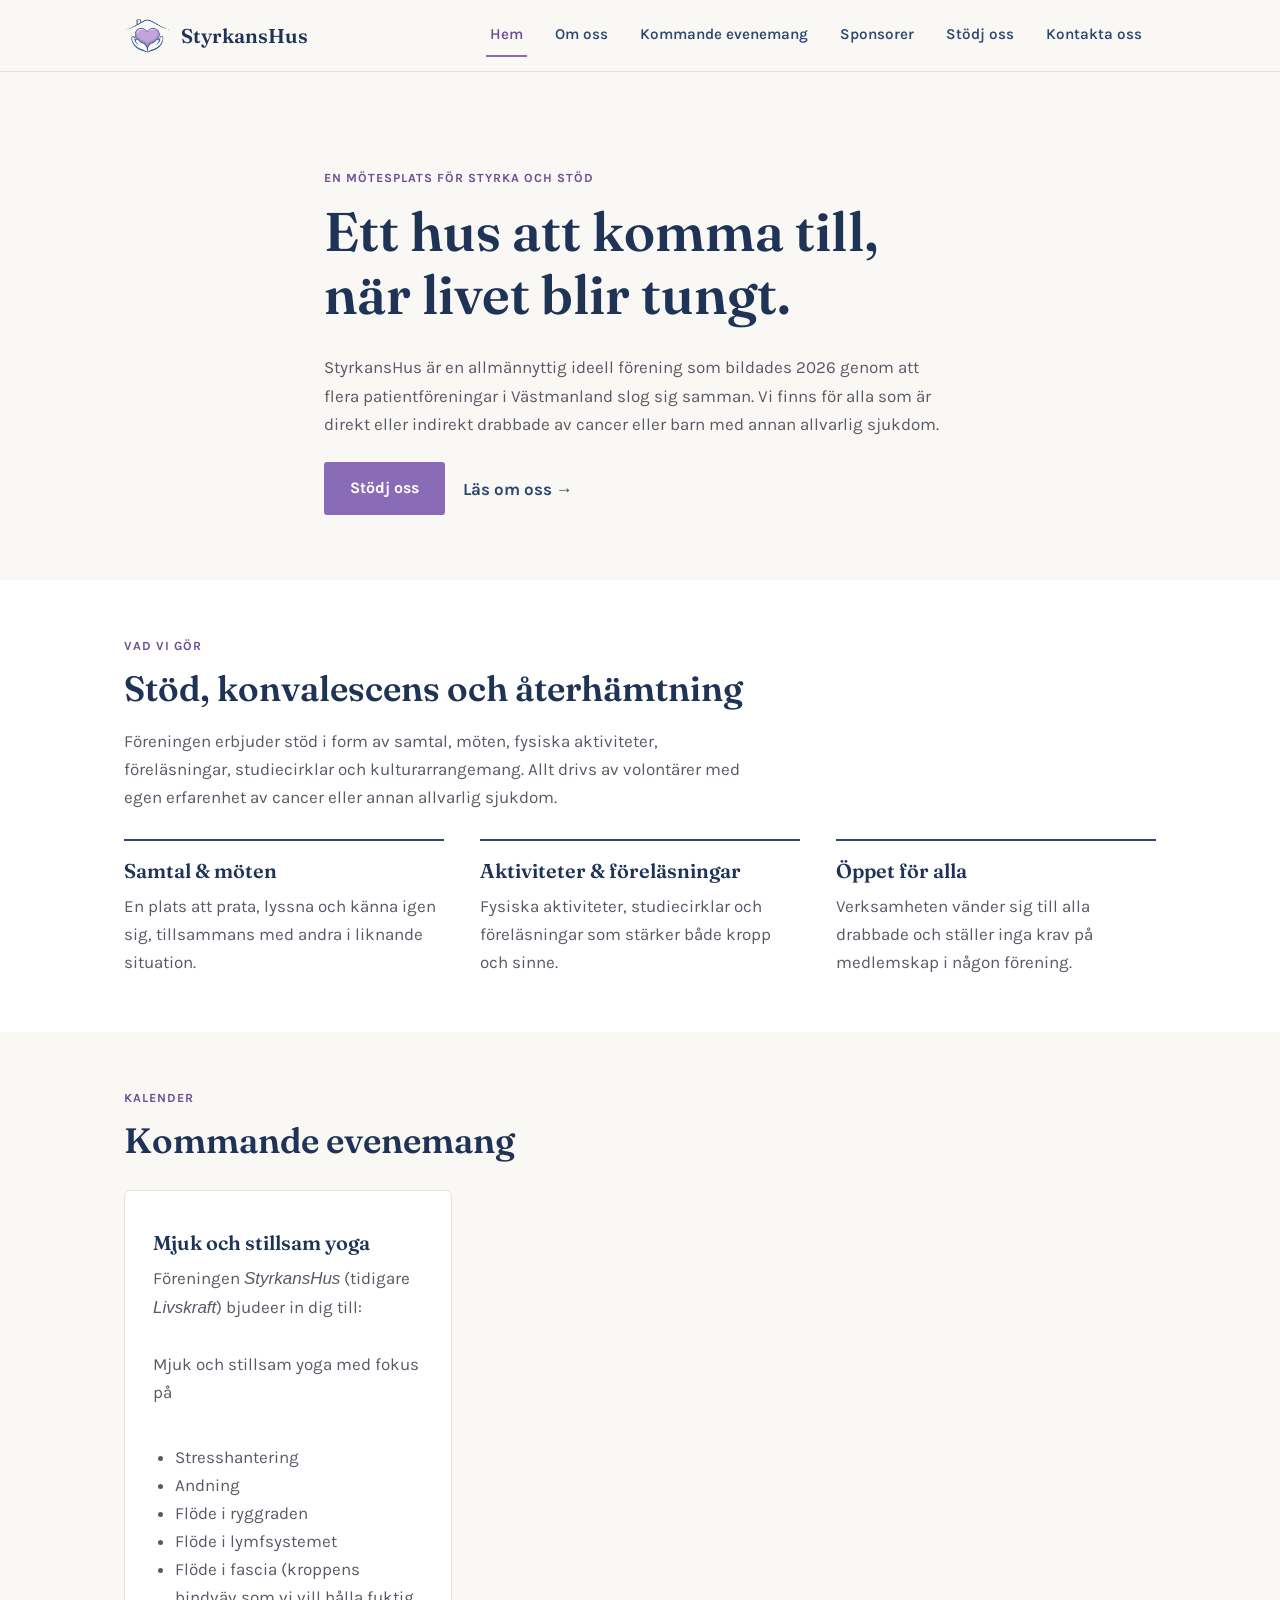
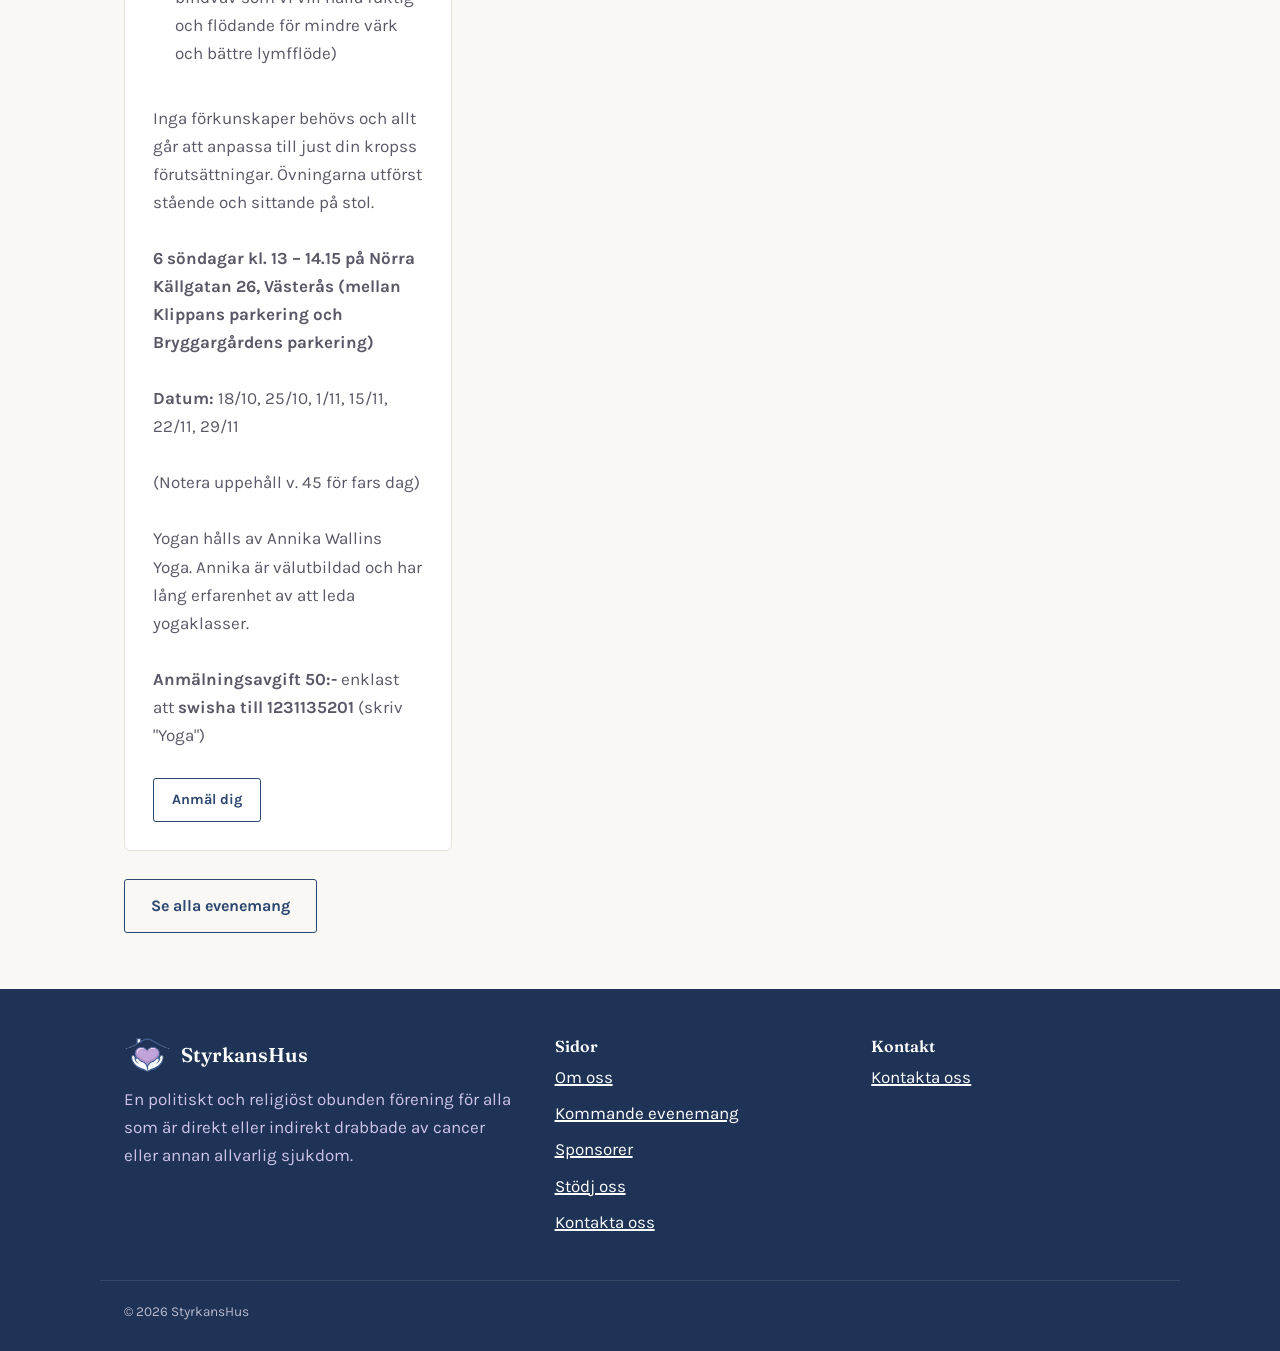
==== commit 8046a438: "setup indexing for seo" ====
--- a/frontend/index.html
+++ b/frontend/index.html
@@ -5,10 +5,36 @@
 <meta name="viewport" content="width=device-width, initial-scale=1.0">
 <title>StyrkansHus | Hem</title>
 <meta name="description" content="StyrkansHus är en mötesplats för personer och familjer som är direkt eller indirekt drabbade av cancer eller annan allvarlig sjukdom.">
+<link rel="canonical" href="https://styrkanshus.se/">
+<meta property="og:type" content="website">
+<meta property="og:site_name" content="StyrkansHus">
+<meta property="og:locale" content="sv_SE">
+<meta property="og:title" content="StyrkansHus">
+<meta property="og:description" content="StyrkansHus är en mötesplats för personer och familjer som är direkt eller indirekt drabbade av cancer eller annan allvarlig sjukdom.">
+<meta property="og:url" content="https://styrkanshus.se/">
+<meta property="og:image" content="https://styrkanshus.se/images/logo.png">
+<meta name="twitter:card" content="summary">
+<meta name="twitter:title" content="StyrkansHus">
+<meta name="twitter:description" content="StyrkansHus är en mötesplats för personer och familjer som är direkt eller indirekt drabbade av cancer eller annan allvarlig sjukdom.">
+<meta name="twitter:image" content="https://styrkanshus.se/images/logo.png">
 <link rel="preconnect" href="https://fonts.googleapis.com">
 <link href="https://fonts.googleapis.com/css2?family=Fraunces:opsz,wght@9..144,500;9..144,600&family=Karla:wght@400;500;700&display=swap" rel="stylesheet">
 <link rel="icon" type="image/png" href="images/favicon.png">
 <link rel="stylesheet" href="css/style.css">
+<script type="application/ld+json">
+{
+  "@context": "https://schema.org",
+  "@type": "NGO",
+  "name": "StyrkansHus",
+  "url": "https://styrkanshus.se/",
+  "logo": "https://styrkanshus.se/images/logo.png",
+  "description": "StyrkansHus är en allmännyttig ideell förening och mötesplats för personer och familjer som är direkt eller indirekt drabbade av cancer eller annan allvarlig sjukdom.",
+  "areaServed": {
+    "@type": "AdministrativeArea",
+    "name": "Västmanland"
+  }
+}
+</script>
 </head>
 <body>
 
